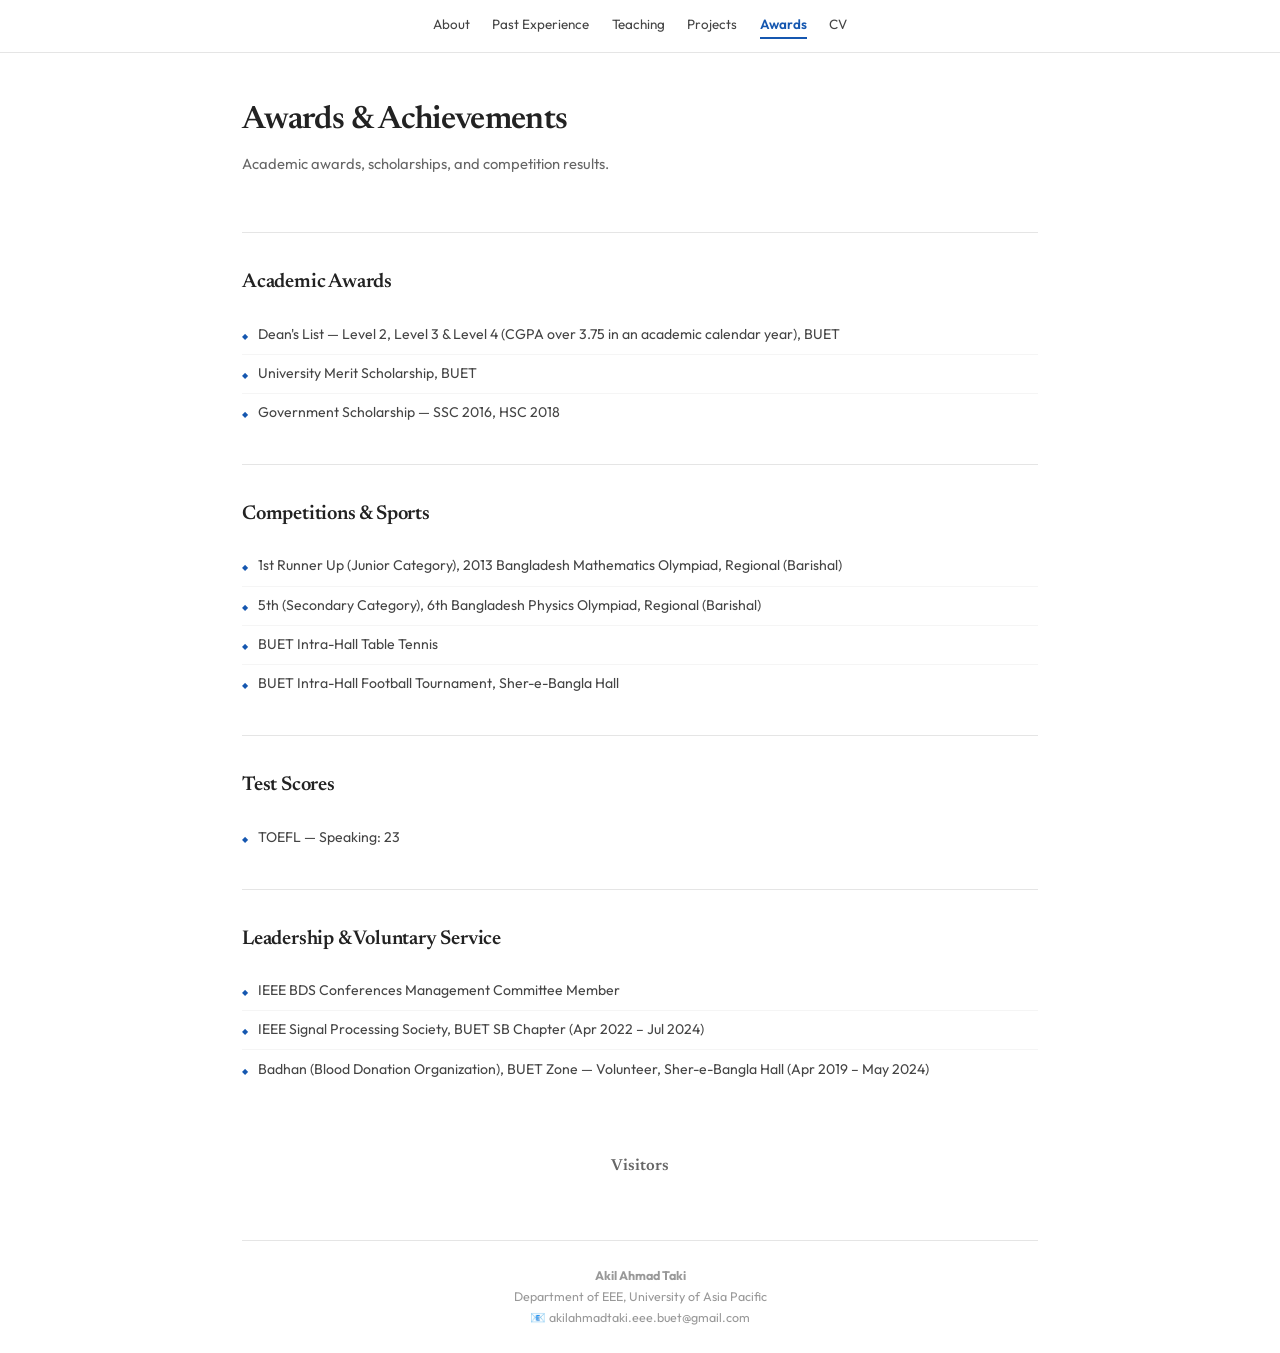
==== awards.html @ c2a444de "award" ====
<!DOCTYPE html>
<html lang="en">
<head>
<meta charset="UTF-8">
<meta name="viewport" content="width=device-width, initial-scale=1.0">
<title>Awards — Akil Ahmad Taki</title>
<link href="https://fonts.googleapis.com/css2?family=Newsreader:ital,wght@0,400;0,500;0,600;1,400&family=Outfit:wght@300;400;500;600&family=JetBrains+Mono:wght@400&display=swap" rel="stylesheet">
<link rel="stylesheet" href="style.css">
</head>
<body>

<nav>
  <div class="nav-inner">
    <div class="nav-links">
      <a href="index.html">About</a>
      <a href="past-experience.html">Past Experience</a>
      <a href="teaching.html">Teaching</a>
      <a href="projects.html">Projects</a>
      <a href="awards.html" class="active">Awards</a>
      <a href="assets/Akil_Ahmad_Taki_CV.pdf" target="_blank">CV</a>
    </div>
  </div>
</nav>

<div class="container">

  <div class="page-header">
    <h1>Awards &amp; Achievements</h1>
    <p>Academic awards, scholarships, and competition results.</p>
  </div>

  <hr>

  <section id="awards">
    <h2 class="section-title">Academic Awards</h2>
    <ul class="award-list">
      <li>Dean's List — Level 2, Level 3 &amp; Level 4 (CGPA over 3.75 in an academic calendar year), BUET</li>
      <li>University Merit Scholarship, BUET</li>
      <li>Government Scholarship — SSC 2016, HSC 2018</li>
    </ul>
  </section>

  <hr>

  <section id="competitions">
    <h2 class="section-title">Competitions &amp; Sports</h2>
    <ul class="award-list">
      <li>1st Runner Up (Junior Category), 2013 Bangladesh Mathematics Olympiad, Regional (Barishal)</li>
      <li>5th (Secondary Category), 6th Bangladesh Physics Olympiad, Regional (Barishal)</li>
      <li>BUET Intra-Hall Table Tennis </li>
      <li>BUET Intra-Hall Football Tournament, Sher-e-Bangla Hall</li>
    </ul>
  </section>

  <hr>

  <section id="test-scores">
    <h2 class="section-title">Test Scores</h2>
    <ul class="award-list">
      <li>TOEFL — Speaking: 23</li>
    </ul>
  </section>

  <hr>

  <section id="service">
    <h2 class="section-title">Leadership &amp; Voluntary Service</h2>
    <ul class="award-list">
      <li>IEEE BDS Conferences Management Committee Member</li>
      <li>IEEE Signal Processing Society, BUET SB Chapter (Apr 2022 – Jul 2024)</li>
      <li>Badhan (Blood Donation Organization), BUET Zone — Volunteer, Sher-e-Bangla Hall (Apr 2019 – May 2024)</li>
    </ul>
  </section>

  <!-- Visitor Map -->
  <div class="visitor-map">
    <h3>Visitors</h3>
    <script type="text/javascript" id="mapmyvisitors" src="https://mapmyvisitors.com/map.js?cl=000000&w=350&t=n&d=4zmxsecRHGD5eDYR2ypuUjG4uauy2ut8uDnkuDLKRHQ&co=f8f9fa&ct=443636"></script>
  </div>

  <footer>
    <strong>Akil Ahmad Taki</strong><br>
    Department of EEE, University of Asia Pacific<br>
    📧 akilahmadtaki.eee.buet@gmail.com
  </footer>

</div>

</body>
</html>
---- style.css ----
:root {
  --bg: #ffffff;
  --text: #222;
  --text-mid: #444;
  --text-light: #666;
  --text-muted: #999;
  --accent: #1557b0;
  --accent-hover: #0d3d80;
  --border: #e5e5e5;
  --serif: 'Newsreader', Georgia, serif;
  --sans: 'Outfit', 'Segoe UI', sans-serif;
  --mono: 'JetBrains Mono', monospace;
}

* { margin: 0; padding: 0; box-sizing: border-box; }
html { scroll-behavior: smooth; }

body {
  font-family: var(--sans);
  background: var(--bg);
  color: var(--text);
  font-size: 15.5px;
  line-height: 1.7;
  -webkit-font-smoothing: antialiased;
}

a { color: var(--accent); text-decoration: none; }
a:hover { color: var(--accent-hover); text-decoration: underline; }

/* ── Top Nav ── */
nav {
  border-bottom: 1px solid var(--border);
  background: var(--bg);
  position: sticky;
  top: 0;
  z-index: 100;
}
.nav-inner {
  max-width: 860px;
  margin: 0 auto;
  padding: 0 2rem;
  display: flex;
  align-items: center;
  justify-content: center;
  height: 52px;
}
.nav-links { display: flex; gap: 1.4rem; flex-wrap: wrap; justify-content: center; }
.nav-links a {
  font-size: .84rem;
  font-weight: 400;
  color: var(--text-mid);
  text-decoration: none;
  padding-bottom: 2px;
}
.nav-links a:hover { color: var(--accent); text-decoration: none; }
.nav-links a.active {
  color: var(--accent);
  font-weight: 600;
  border-bottom: 2px solid var(--accent);
}

/* ── Main Container ── */
.container {
  max-width: 860px;
  margin: 0 auto;
  padding: 0 2rem;
}

/* ── Page Header (for sub-pages) ── */
.page-header {
  padding: 2.5rem 0 1.5rem;
}
.page-header h1 {
  font-family: var(--serif);
  font-size: 2rem;
  font-weight: 600;
  letter-spacing: -.02em;
}
.page-header p {
  font-size: .92rem;
  color: var(--text-light);
  margin-top: .25rem;
}

/* ── Hero: sidebar layout ── */
.hero {
  display: grid;
  grid-template-columns: 1fr 240px;
  gap: 2.5rem;
  padding: 3rem 0 2.5rem;
  align-items: start;
}
.hero-info h1 {
  font-family: var(--serif);
  font-size: 2rem;
  font-weight: 600;
  letter-spacing: -.02em;
  line-height: 1.2;
}
.hero-info .subtitle {
  font-size: .95rem;
  color: var(--text-light);
  margin-top: .25rem;
  font-weight: 300;
}
.hero-info .bio {
  margin-top: 1.25rem;
  font-size: .92rem;
  color: var(--text-mid);
  line-height: 1.75;
}
.hero-info .bio a { font-weight: 500; }

.hero-photo {
  display: flex;
  flex-direction: column;
  align-items: center;
  gap: .6rem;
}
.hero-photo .photo-frame {
  width: 220px;
  height: 260px;
  border-radius: 10px;
  overflow: hidden;
  background: linear-gradient(135deg, #e8eef5, #f0eeea);
  display: flex;
  align-items: center;
  justify-content: center;
  border: 1px solid var(--border);
}
.hero-photo .photo-frame img {
  width: 100%;
  height: 100%;
  object-fit: cover;
}
.hero-photo .photo-frame .initials {
  font-family: var(--serif);
  font-size: 3rem;
  font-weight: 600;
  color: var(--accent);
  opacity: .35;
}
.hero-photo .photo-caption {
  font-size: .75rem;
  color: var(--text-muted);
  text-align: center;
  line-height: 1.4;
}

/* ── Social row ── */
.social-row {
  margin-top: 1.1rem;
  display: flex;
  flex-wrap: wrap;
  gap: .4rem .9rem;
  font-size: .84rem;
}
.social-row a {
  color: var(--text-light);
  display: inline-flex;
  align-items: center;
  gap: .3rem;
  font-weight: 400;
}
.social-row a:hover { color: var(--accent); }
.social-row .sep { color: var(--border); }

/* ── Divider ── */
hr {
  border: none;
  border-top: 1px solid var(--border);
  margin: 2rem 0;
}

/* ── Section titles ── */
.section-title {
  font-family: var(--serif);
  font-size: 1.25rem;
  font-weight: 600;
  margin-bottom: 1rem;
  letter-spacing: -.01em;
  color: var(--text);
}

/* ── News ── */
.news-list { list-style: none; }
.news-list li {
  padding: .55rem 0;
  font-size: .88rem;
  color: var(--text-mid);
  line-height: 1.6;
  display: flex;
  gap: .75rem;
}
.news-list li + li { border-top: 1px solid rgba(0,0,0,.04); }
.news-date {
  font-family: var(--mono);
  font-size: .76rem;
  color: var(--text-muted);
  white-space: nowrap;
  min-width: 80px;
  padding-top: 2px;
}
.news-toggle {
  display: inline-flex;
  align-items: center;
  gap: .35rem;
  font-size: .82rem;
  font-weight: 500;
  color: var(--accent);
  cursor: pointer;
  margin-top: .5rem;
  padding: .3rem 0;
  border: none;
  background: none;
  font-family: var(--sans);
}
.news-toggle:hover { text-decoration: underline; }
.news-older { display: none; }
.news-older.open { display: block; }

/* ── Publications ── */
.pub-item { padding: .75rem 0; }
.pub-item + .pub-item { border-top: 1px solid rgba(0,0,0,.04); }
.pub-item h3 { font-size: .9rem; font-weight: 600; line-height: 1.45; color: var(--text); }
.pub-item h3 a { color: var(--text); }
.pub-item h3 a:hover { color: var(--accent); }
.pub-authors { font-size: .82rem; color: var(--text-light); margin-top: .2rem; line-height: 1.55; }
.pub-authors .me { font-weight: 600; color: var(--text); }
.pub-venue { font-size: .8rem; color: var(--text-muted); font-style: italic; margin-top: .15rem; }
.pub-links { margin-top: .35rem; display: flex; gap: .6rem; }
.pub-links a { font-size: .76rem; font-weight: 500; color: var(--accent); }

/* ── Research ── */
.research-item { padding: .75rem 0; }
.research-item + .research-item { border-top: 1px solid rgba(0,0,0,.04); }
.research-item h3 { font-size: .9rem; font-weight: 600; color: var(--text); line-height: 1.4; }
.research-item .r-meta { font-size: .82rem; color: var(--text-light); margin-top: .15rem; }
.research-item p { font-size: .85rem; color: var(--text-mid); margin-top: .3rem; line-height: 1.6; }

/* ── Teaching ── */
.teach-item { padding: 1rem 0; }
.teach-item + .teach-item { border-top: 1px solid rgba(0,0,0,.04); }
.teach-item h3 { font-size: .92rem; font-weight: 600; color: var(--text); }
.teach-item .t-meta { font-size: .82rem; color: var(--text-light); margin-top: .15rem; }
.teach-item p { font-size: .85rem; color: var(--text-mid); margin-top: .3rem; line-height: 1.6; }

/* ── Projects ── */
.project-item { padding: 1rem 0; }
.project-item + .project-item { border-top: 1px solid rgba(0,0,0,.04); }
.project-item h3 { font-size: .92rem; font-weight: 600; color: var(--text); line-height: 1.4; }
.project-item .p-tech { font-size: .76rem; color: var(--accent); margin-top: .2rem; font-weight: 500; }
.project-item p { font-size: .85rem; color: var(--text-mid); margin-top: .3rem; line-height: 1.6; }
.project-item .p-supervisor { font-size: .8rem; color: var(--text-muted); margin-top: .3rem; font-style: italic; }

/* ── Education ── */
.edu-item { display: flex; justify-content: space-between; padding: .75rem 0; }
.edu-item + .edu-item { border-top: 1px solid rgba(0,0,0,.04); }
.edu-item h3 { font-size: .95rem; font-weight: 600; }
.edu-degree { font-size: .85rem; color: var(--text-mid); margin-top: .1rem; }
.edu-gpa { font-family: var(--mono); font-size: .82rem; color: var(--accent); white-space: nowrap; align-self: center; }

/* ── Skills ── */
.skills-grid {
  display: grid;
  grid-template-columns: repeat(auto-fill, minmax(200px, 1fr));
  gap: 1.25rem;
}
.skill-group h3 {
  font-size: .75rem;
  font-weight: 600;
  letter-spacing: .06em;
  text-transform: uppercase;
  color: var(--accent);
  margin-bottom: .35rem;
}
.skill-group p { font-size: .88rem; color: var(--text-mid); line-height: 1.6; }

/* ── Awards ── */
.award-list { list-style: none; }
.award-list li {
  padding: .45rem 0;
  font-size: .88rem;
  color: var(--text-mid);
  display: flex;
  align-items: baseline;
  gap: .6rem;
}
.award-list li + li { border-top: 1px solid rgba(0,0,0,.04); }
.award-list li::before {
  content: '\25C6';
  color: var(--accent);
  font-size: .5rem;
  flex-shrink: 0;
}

/* ── Visitor Map ── */
.visitor-map {
  margin-top: 2.5rem;
  padding: 1.5rem 0;
  text-align: center;
}
.visitor-map h3 {
  font-family: var(--serif);
  font-size: 1rem;
  font-weight: 600;
  color: var(--text-light);
  margin-bottom: .75rem;
}

/* ── Footer ── */
footer {
  margin-top: 1.5rem;
  padding: 1.5rem 0;
  border-top: 1px solid var(--border);
  text-align: center;
  font-size: .78rem;
  color: var(--text-muted);
}

/* ── Responsive ── */
@media (max-width: 680px) {
  .hero { grid-template-columns: 1fr; gap: 1.5rem; }
  .hero-photo { order: -1; }
  .hero-photo .photo-frame { width: 160px; height: 190px; }
  .nav-links { gap: .8rem; }
  .nav-links a { font-size: .76rem; }
  .container { padding: 0 1.25rem; }
  .edu-item { flex-direction: column; gap: .15rem; }
}

/* ── Fade-in animation ── */
@keyframes fadeIn {
  from { opacity: 0; transform: translateY(12px); }
  to { opacity: 1; transform: translateY(0); }
}
.hero, .page-header, section { animation: fadeIn .5s ease both; }
section:nth-of-type(2) { animation-delay: .1s; }
section:nth-of-type(3) { animation-delay: .15s; }
section:nth-of-type(4) { animation-delay: .2s; }
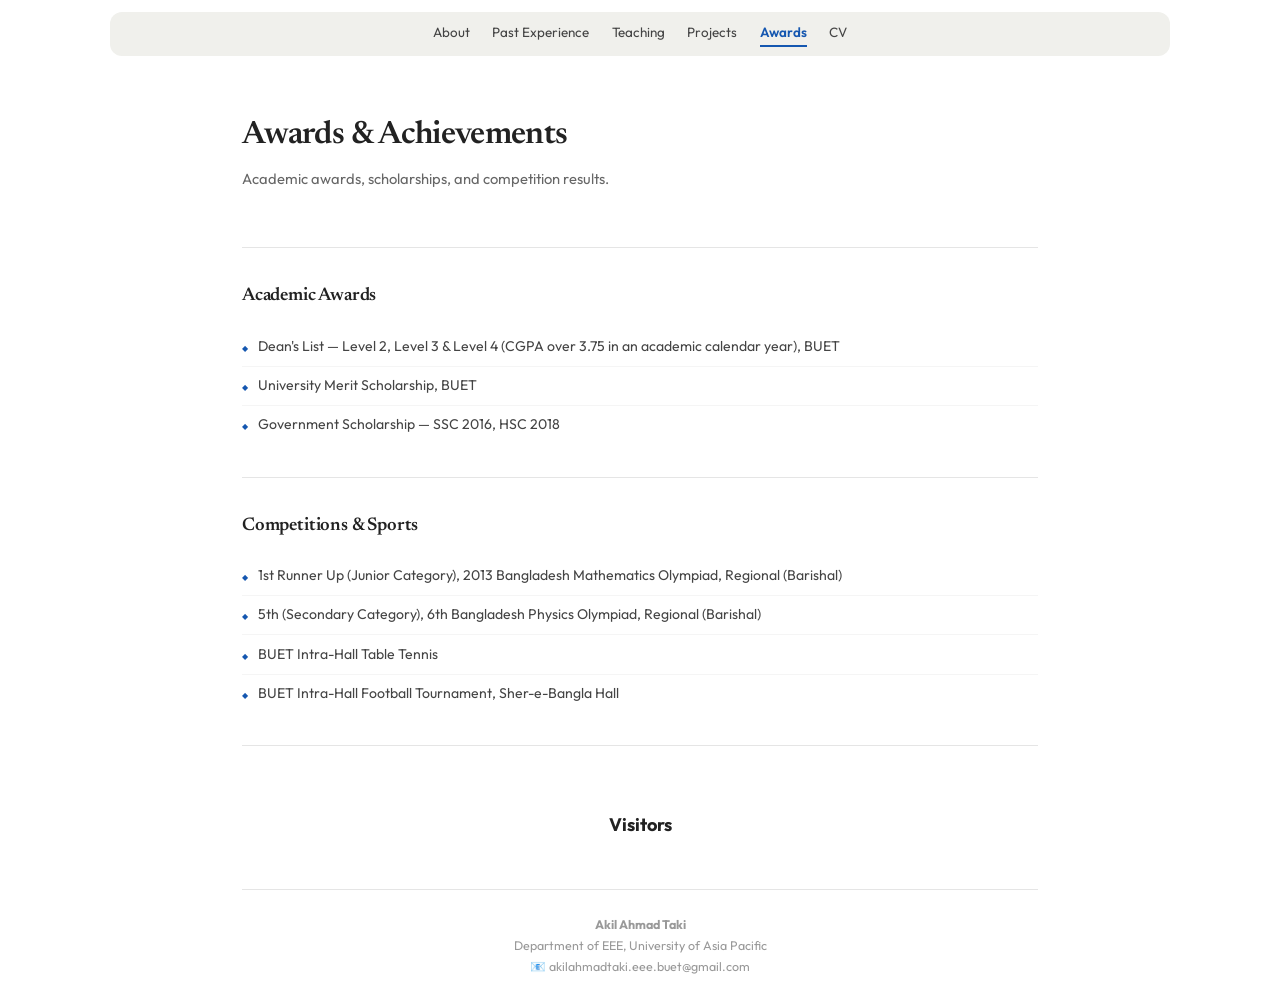
==== commit e069f3a5: "awards" ====
--- a/awards.html
+++ b/awards.html
@@ -54,23 +54,8 @@
 
   <hr>
 
-  <section id="test-scores">
-    <h2 class="section-title">Test Scores</h2>
-    <ul class="award-list">
-      <li>TOEFL — Speaking: 23</li>
-    </ul>
-  </section>
+  
 
-  <hr>
-
-  <section id="service">
-    <h2 class="section-title">Leadership &amp; Voluntary Service</h2>
-    <ul class="award-list">
-      <li>IEEE BDS Conferences Management Committee Member</li>
-      <li>IEEE Signal Processing Society, BUET SB Chapter (Apr 2022 – Jul 2024)</li>
-      <li>Badhan (Blood Donation Organization), BUET Zone — Volunteer, Sher-e-Bangla Hall (Apr 2019 – May 2024)</li>
-    </ul>
-  </section>
 
   <!-- Visitor Map -->
   <div class="visitor-map">
--- a/style.css
+++ b/style.css
@@ -7,6 +7,7 @@
   --accent: #1557b0;
   --accent-hover: #0d3d80;
   --border: #e5e5e5;
+  --sidebar-bg: #f8f8f6;
   --serif: 'Newsreader', Georgia, serif;
   --sans: 'Outfit', 'Segoe UI', sans-serif;
   --mono: 'JetBrains Mono', monospace;
@@ -28,7 +29,7 @@
 a:hover { color: var(--accent-hover); text-decoration: underline; }
 
 /* ── Top Nav ── */
-nav {
+/* nav {
   border-bottom: 1px solid var(--border);
   background: var(--bg);
   position: sticky;
@@ -36,13 +37,32 @@
   z-index: 100;
 }
 .nav-inner {
-  max-width: 860px;
+  max-width: 1060px;
   margin: 0 auto;
   padding: 0 2rem;
   display: flex;
   align-items: center;
   justify-content: center;
   height: 52px;
+} */
+ /* ── Top Nav ── */
+nav {
+  background: var(--bg);
+  position: sticky;
+  top: 0;
+  z-index: 100;
+  padding: .75rem 2rem;
+}
+.nav-inner {
+  max-width: 1060px;
+  margin: 0 auto;
+  padding: 0 1.5rem;
+  display: flex;
+  align-items: center;
+  justify-content: center;
+  height: 44px;
+  background: #f0f0ec;
+  border-radius: 12px;
 }
 .nav-links { display: flex; gap: 1.4rem; flex-wrap: wrap; justify-content: center; }
 .nav-links a {
@@ -59,67 +79,38 @@
   border-bottom: 2px solid var(--accent);
 }
 
-/* ── Main Container ── */
-.container {
-  max-width: 860px;
-  margin: 0 auto;
-  padding: 0 2rem;
-}
-
-/* ── Page Header (for sub-pages) ── */
-.page-header {
-  padding: 2.5rem 0 1.5rem;
-}
-.page-header h1 {
-  font-family: var(--serif);
-  font-size: 2rem;
-  font-weight: 600;
-  letter-spacing: -.02em;
-}
-.page-header p {
-  font-size: .92rem;
-  color: var(--text-light);
-  margin-top: .25rem;
-}
-
-/* ── Hero: sidebar layout ── */
-.hero {
+/* ── Two-column Home Layout ── */
+.home-layout {
+  max-width: 1060px;
+  margin: 0 auto;
+  padding: 2.5rem 2rem 0;
   display: grid;
-  grid-template-columns: 1fr 240px;
-  gap: 2.5rem;
-  padding: 3rem 0 2.5rem;
+  grid-template-columns: 280px 1fr;
+  gap: 3rem;
   align-items: start;
 }
-.hero-info h1 {
-  font-family: var(--serif);
-  font-size: 2rem;
-  font-weight: 600;
-  letter-spacing: -.02em;
-  line-height: 1.2;
-}
-.hero-info .subtitle {
-  font-size: .95rem;
-  color: var(--text-light);
-  margin-top: .25rem;
-  font-weight: 300;
-}
-.hero-info .bio {
-  margin-top: 1.25rem;
-  font-size: .92rem;
-  color: var(--text-mid);
-  line-height: 1.75;
-}
-.hero-info .bio a { font-weight: 500; }
-
-.hero-photo {
-  display: flex;
-  flex-direction: column;
-  align-items: center;
-  gap: .6rem;
-}
-.hero-photo .photo-frame {
-  width: 220px;
-  height: 260px;
+
+/* ── Left Sidebar ── */
+/* ── Left Sidebar ── */
+.sidebar {
+  position: sticky;
+  top: 70px;
+  background: #f0f0ec;
+  border-radius: 16px;
+  padding: 1.75rem 1.5rem;
+}
+.sidebar .photo-frame {
+  width: 75%;
+  margin: 0 auto;
+  aspect-ratio: 1/1;
+  border-radius: 10px;
+  overflow: hidden;
+  background: transparent;
+  border: 1px solid var(--border);
+}
+/* .sidebar .photo-frame {
+  width: 75%;
+  aspect-ratio: 3/4;
   border-radius: 10px;
   overflow: hidden;
   background: linear-gradient(135deg, #e8eef5, #f0eeea);
@@ -127,43 +118,131 @@
   align-items: center;
   justify-content: center;
   border: 1px solid var(--border);
-}
-.hero-photo .photo-frame img {
+} */
+.sidebar .photo-frame img {
   width: 100%;
   height: 100%;
   object-fit: cover;
 }
-.hero-photo .photo-frame .initials {
+.sidebar .photo-frame .initials {
   font-family: var(--serif);
   font-size: 3rem;
   font-weight: 600;
   color: var(--accent);
   opacity: .35;
 }
-.hero-photo .photo-caption {
+.sidebar .photo-caption {
   font-size: .75rem;
   color: var(--text-muted);
   text-align: center;
-  line-height: 1.4;
-}
-
-/* ── Social row ── */
-.social-row {
-  margin-top: 1.1rem;
+  margin-top: .5rem;
+}
+.sidebar .sidebar-name {
+  font-family: var(--serif);
+  font-size: 1.5rem;
+  font-weight: 600;
+  text-align: center;
+  margin-top: 1rem;
+  letter-spacing: -.02em;
+}
+.sidebar .sidebar-title {
+  font-size: .85rem;
+  color: var(--text-light);
+  text-align: center;
+  margin-top: .15rem;
+}
+
+/* Sidebar social icons */
+.sidebar-social {
   display: flex;
+  justify-content: center;
+  gap: .75rem;
+  margin-top: 1rem;
   flex-wrap: wrap;
-  gap: .4rem .9rem;
-  font-size: .84rem;
-}
-.social-row a {
-  color: var(--text-light);
+}
+.sidebar-social a {
   display: inline-flex;
   align-items: center;
   gap: .3rem;
-  font-weight: 400;
-}
-.social-row a:hover { color: var(--accent); }
-.social-row .sep { color: var(--border); }
+  font-size: .78rem;
+  color: var(--text-light);
+  padding: .3rem .6rem;
+  border: 1px solid var(--border);
+  border-radius: 6px;
+  transition: all .2s;
+}
+.sidebar-social a:hover {
+  color: var(--accent);
+  border-color: var(--accent);
+  text-decoration: none;
+}
+.sidebar-social a svg { width: 13px; height: 13px; flex-shrink: 0; }
+
+/* Sidebar News */
+/* Sidebar News */
+.sidebar-news {
+  margin-top: 1.5rem;
+  padding: 1.25rem 1.25rem;
+  background: #f0f0ec;
+  border-radius: 14px;
+}
+.sidebar-news h3 {
+  font-family: var(--serif);
+  font-size: 1.05rem;
+  font-weight: 600;
+  margin-bottom: .75rem;
+}
+.sidebar-news-list { list-style: none; }
+.sidebar-news-list li {
+  padding: .4rem 0;
+  font-size: .82rem;
+  color: var(--text-mid);
+  line-height: 1.55;
+}
+.sidebar-news-list li + li { border-top: 1px solid rgba(0,0,0,.04); }
+.sidebar-news-list .news-date {
+  font-family: var(--mono);
+  font-size: .7rem;
+  color: var(--text-muted);
+  display: block;
+  margin-bottom: .1rem;
+}
+.news-toggle {
+  display: inline-flex;
+  align-items: center;
+  gap: .35rem;
+  font-size: .78rem;
+  font-weight: 500;
+  color: var(--accent);
+  cursor: pointer;
+  margin-top: .4rem;
+  padding: .2rem 0;
+  border: none;
+  background: none;
+  font-family: var(--sans);
+}
+.news-toggle:hover { text-decoration: underline; }
+.news-older { display: none; }
+.news-older.open { display: block; }
+
+/* ── Right Main Content ── */
+/* ── Right Main Content ── */
+.main-content {
+  min-width: 0;
+  background: #f0f0ec;
+  border-radius: 16px;
+  padding: 2rem 2rem;
+}
+/* .main-content {
+  min-width: 0;
+} */
+.main-content .about-text {
+  font-size: .92rem;
+  color: var(--text-mid);
+  line-height: 1.8;
+}
+.main-content .about-text a { font-weight: 500; }
+.main-content .about-text + .about-text { margin-top: .75rem; }
 
 /* ── Divider ── */
 hr {
@@ -175,61 +254,47 @@
 /* ── Section titles ── */
 .section-title {
   font-family: var(--serif);
-  font-size: 1.25rem;
+  font-size: 1.15rem;
   font-weight: 600;
   margin-bottom: 1rem;
   letter-spacing: -.01em;
   color: var(--text);
 }
 
-/* ── News ── */
-.news-list { list-style: none; }
-.news-list li {
-  padding: .55rem 0;
-  font-size: .88rem;
-  color: var(--text-mid);
-  line-height: 1.6;
-  display: flex;
-  gap: .75rem;
-}
-.news-list li + li { border-top: 1px solid rgba(0,0,0,.04); }
-.news-date {
-  font-family: var(--mono);
-  font-size: .76rem;
-  color: var(--text-muted);
-  white-space: nowrap;
-  min-width: 80px;
-  padding-top: 2px;
-}
-.news-toggle {
-  display: inline-flex;
-  align-items: center;
-  gap: .35rem;
-  font-size: .82rem;
-  font-weight: 500;
-  color: var(--accent);
-  cursor: pointer;
-  margin-top: .5rem;
-  padding: .3rem 0;
-  border: none;
-  background: none;
-  font-family: var(--sans);
-}
-.news-toggle:hover { text-decoration: underline; }
-.news-older { display: none; }
-.news-older.open { display: block; }
-
 /* ── Publications ── */
 .pub-item { padding: .75rem 0; }
 .pub-item + .pub-item { border-top: 1px solid rgba(0,0,0,.04); }
-.pub-item h3 { font-size: .9rem; font-weight: 600; line-height: 1.45; color: var(--text); }
+.pub-item h3 { font-size: .88rem; font-weight: 600; line-height: 1.45; color: var(--text); }
 .pub-item h3 a { color: var(--text); }
 .pub-item h3 a:hover { color: var(--accent); }
-.pub-authors { font-size: .82rem; color: var(--text-light); margin-top: .2rem; line-height: 1.55; }
+.pub-authors { font-size: .8rem; color: var(--text-light); margin-top: .2rem; line-height: 1.55; }
 .pub-authors .me { font-weight: 600; color: var(--text); }
-.pub-venue { font-size: .8rem; color: var(--text-muted); font-style: italic; margin-top: .15rem; }
+.pub-venue { font-size: .78rem; color: var(--text-muted); font-style: italic; margin-top: .15rem; }
 .pub-links { margin-top: .35rem; display: flex; gap: .6rem; }
 .pub-links a { font-size: .76rem; font-weight: 500; color: var(--accent); }
+
+/* ── Single-column container for sub-pages ── */
+.container {
+  max-width: 860px;
+  margin: 0 auto;
+  padding: 0 2rem;
+}
+
+/* ── Page Header (for sub-pages) ── */
+.page-header {
+  padding: 2.5rem 0 1.5rem;
+}
+.page-header h1 {
+  font-family: var(--serif);
+  font-size: 2rem;
+  font-weight: 600;
+  letter-spacing: -.02em;
+}
+.page-header p {
+  font-size: .92rem;
+  color: var(--text-light);
+  margin-top: .25rem;
+}
 
 /* ── Research ── */
 .research-item { padding: .75rem 0; }
@@ -295,11 +360,15 @@
 }
 
 /* ── Visitor Map ── */
+/* /* ── Visitor Map ── */
 .visitor-map {
   margin-top: 2.5rem;
   padding: 1.5rem 0;
   text-align: center;
-}
+  width: 100%;
+}
+
+*/
 .visitor-map h3 {
   font-family: var(--serif);
   font-size: 1rem;
@@ -318,11 +387,32 @@
   color: var(--text-muted);
 }
 
+/* ── Home footer spans full width ── */
+.home-footer {
+  max-width: 1060px;
+  margin: 0 auto;
+  padding: 1.5rem 2rem;
+  border-top: 1px solid var(--border);
+  text-align: center;
+  font-size: .78rem;
+  color: var(--text-muted);
+}
+
 /* ── Responsive ── */
-@media (max-width: 680px) {
-  .hero { grid-template-columns: 1fr; gap: 1.5rem; }
-  .hero-photo { order: -1; }
-  .hero-photo .photo-frame { width: 160px; height: 190px; }
+@media (max-width: 768px) {
+  .home-layout {
+    grid-template-columns: 1fr;
+    gap: 1.5rem;
+    padding: 1.5rem 1.25rem 0;
+  }
+  .sidebar {
+    position: static;
+    display: flex;
+    flex-direction: column;
+    align-items: center;
+  }
+  .sidebar .photo-frame { width: 180px; }
+  .sidebar-news { width: 100%; }
   .nav-links { gap: .8rem; }
   .nav-links a { font-size: .76rem; }
   .container { padding: 0 1.25rem; }
@@ -334,7 +424,9 @@
   from { opacity: 0; transform: translateY(12px); }
   to { opacity: 1; transform: translateY(0); }
 }
-.hero, .page-header, section { animation: fadeIn .5s ease both; }
+.sidebar { animation: fadeIn .5s ease both; }
+.main-content { animation: fadeIn .5s ease both; animation-delay: .15s; }
+.page-header, section { animation: fadeIn .5s ease both; }
 section:nth-of-type(2) { animation-delay: .1s; }
 section:nth-of-type(3) { animation-delay: .15s; }
-section:nth-of-type(4) { animation-delay: .2s; }
+section:nth-of-type(4) { animation-delay: .2s; }
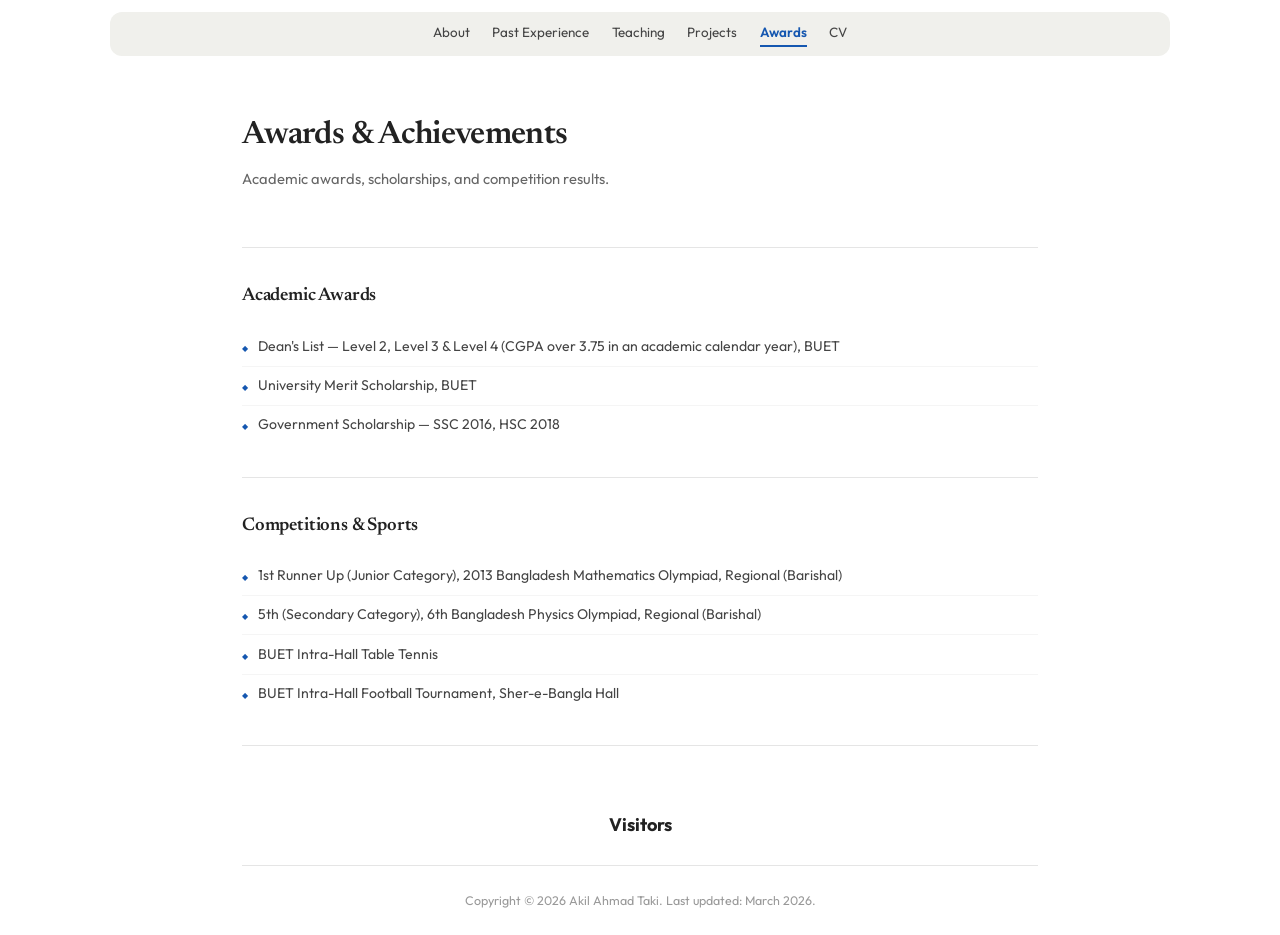
==== commit 12894cb2: "addddd" ====
--- a/awards.html
+++ b/awards.html
@@ -60,14 +60,12 @@
   <!-- Visitor Map -->
   <div class="visitor-map">
     <h3>Visitors</h3>
-    <script type="text/javascript" id="mapmyvisitors" src="https://mapmyvisitors.com/map.js?cl=000000&w=350&t=n&d=4zmxsecRHGD5eDYR2ypuUjG4uauy2ut8uDnkuDLKRHQ&co=f8f9fa&ct=443636"></script>
+    <script type='text/javascript' id='mapmyvisitors' src='https://mapmyvisitors.com/map.js?cl=080808&w=600&t=tt&d=jR6fj13NhyLnA9VMMH3swhSYmRGX4lCrfzyeFAedrFA&co=ffffff&ct=808080&cmo=3acc3a&cmn=ff5353'></script>
   </div>
 
-  <footer>
-    <strong>Akil Ahmad Taki</strong><br>
-    Department of EEE, University of Asia Pacific<br>
-    📧 akilahmadtaki.eee.buet@gmail.com
-  </footer>
+  <div class="home-footer">
+  Copyright &copy; 2026 Akil Ahmad Taki. Last updated: March 2026.
+</div>
 
 </div>
 
--- a/style.css
+++ b/style.css
@@ -102,7 +102,7 @@
 .sidebar .photo-frame {
   width: 75%;
   margin: 0 auto;
-  aspect-ratio: 1/1;
+  aspect-ratio: 3/4;
   border-radius: 10px;
   overflow: hidden;
   background: transparent;
@@ -160,15 +160,14 @@
   margin-top: 1rem;
   flex-wrap: wrap;
 }
+/* 
+
+*/
 .sidebar-social a {
   display: inline-flex;
   align-items: center;
-  gap: .3rem;
-  font-size: .78rem;
-  color: var(--text-light);
-  padding: .3rem .6rem;
-  border: 1px solid var(--border);
-  border-radius: 6px;
+  color: var(--text-mid);
+  padding: .4rem;
   transition: all .2s;
 }
 .sidebar-social a:hover {
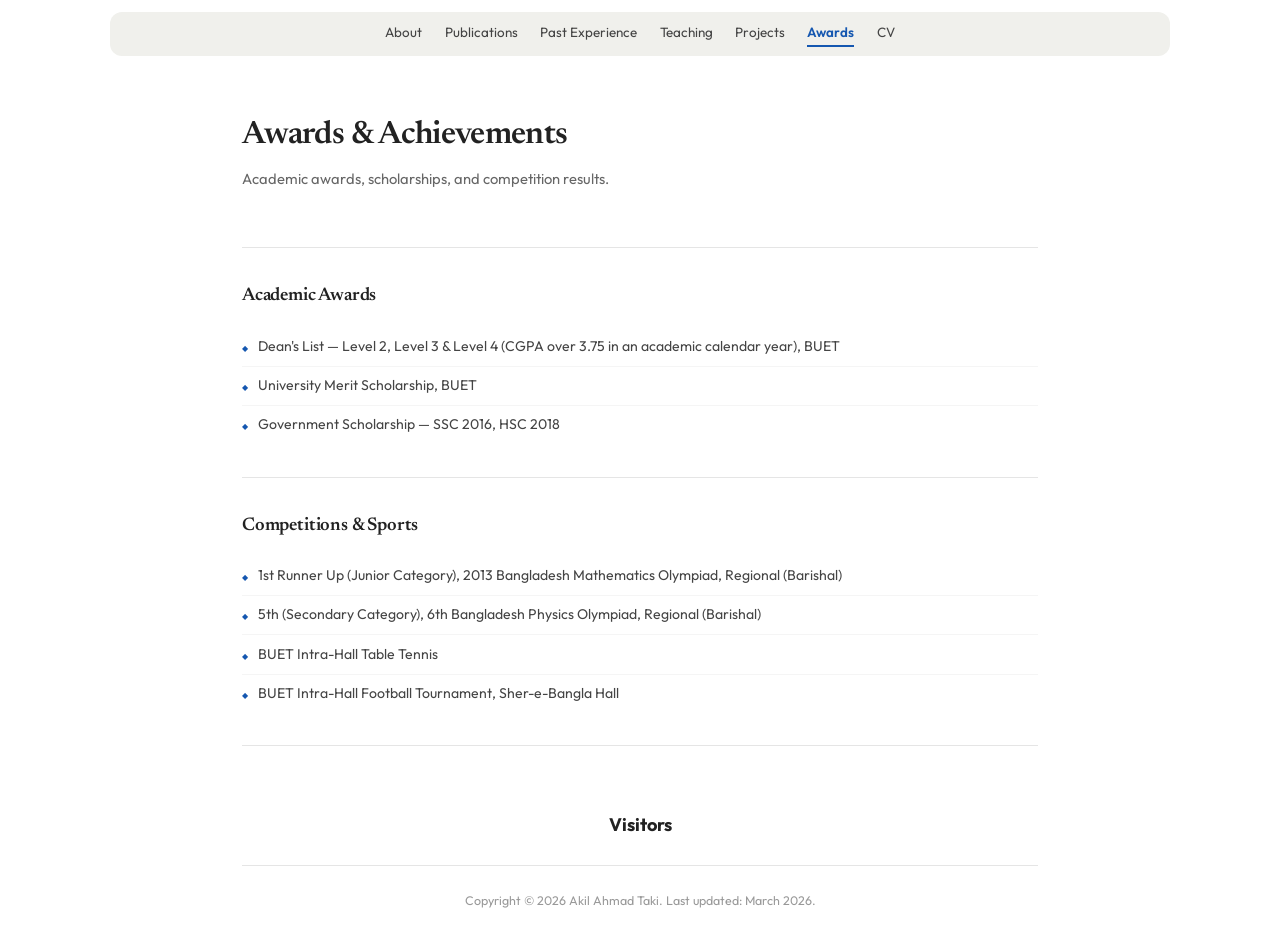
==== commit d867652a: "publications" ====
--- a/awards.html
+++ b/awards.html
@@ -13,6 +13,7 @@
   <div class="nav-inner">
     <div class="nav-links">
       <a href="index.html">About</a>
+      <a href="publications.html">Publications</a>
       <a href="past-experience.html">Past Experience</a>
       <a href="teaching.html">Teaching</a>
       <a href="projects.html">Projects</a>
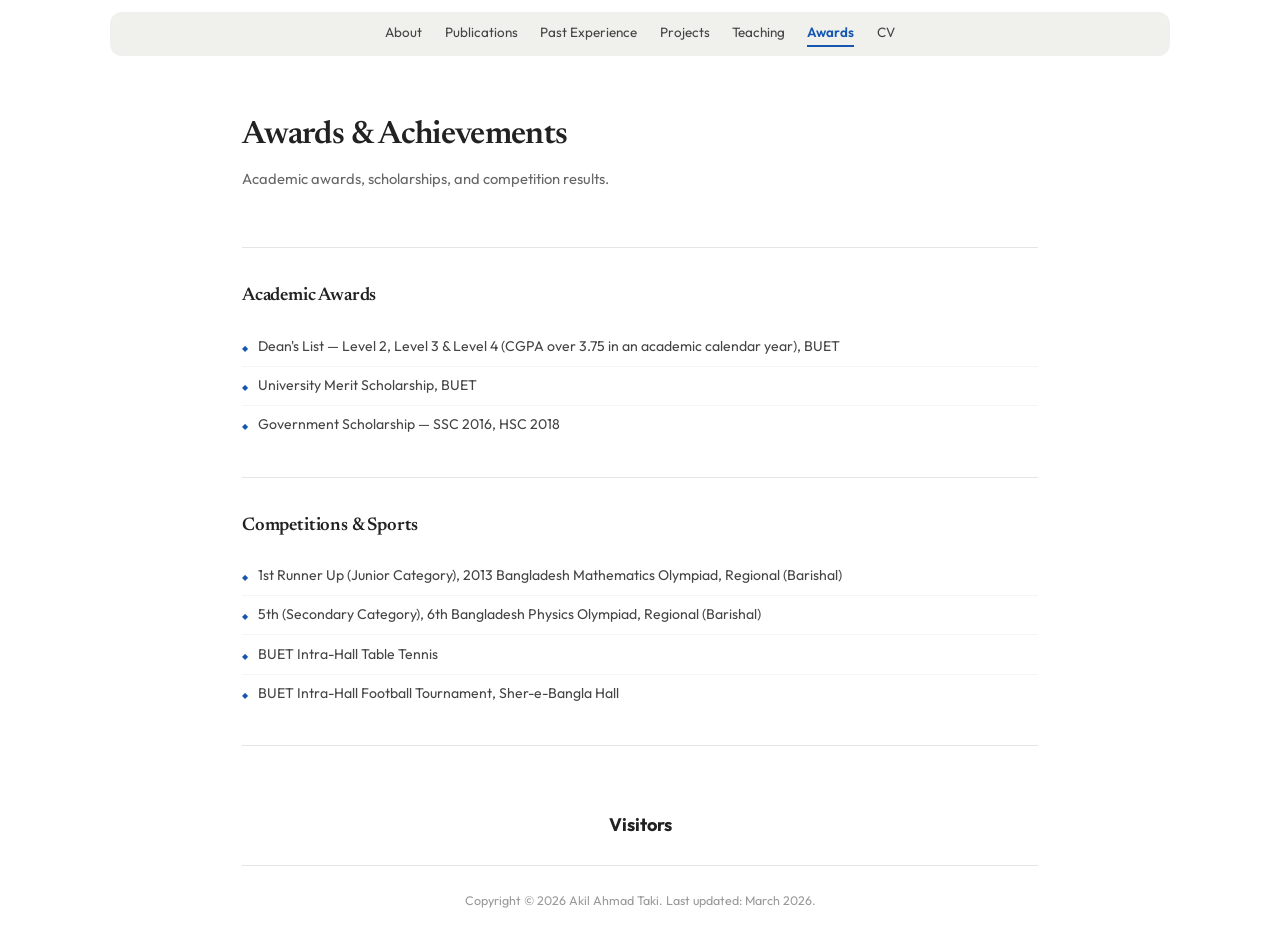
==== commit 8b1859e6: "added" ====
--- a/awards.html
+++ b/awards.html
@@ -15,8 +15,9 @@
       <a href="index.html">About</a>
       <a href="publications.html">Publications</a>
       <a href="past-experience.html">Past Experience</a>
+       <a href="projects.html">Projects</a>
       <a href="teaching.html">Teaching</a>
-      <a href="projects.html">Projects</a>
+     
       <a href="awards.html" class="active">Awards</a>
       <a href="assets/Akil_Ahmad_Taki_CV.pdf" target="_blank">CV</a>
     </div>
--- a/style.css
+++ b/style.css
@@ -85,7 +85,7 @@
   margin: 0 auto;
   padding: 2.5rem 2rem 0;
   display: grid;
-  grid-template-columns: 280px 1fr;
+  grid-template-columns: 240px 1fr;
   gap: 3rem;
   align-items: start;
 }
@@ -156,7 +156,7 @@
 .sidebar-social {
   display: flex;
   justify-content: center;
-  gap: .75rem;
+  gap: 0;
   margin-top: 1rem;
   flex-wrap: wrap;
 }
@@ -175,7 +175,7 @@
   border-color: var(--accent);
   text-decoration: none;
 }
-.sidebar-social a svg { width: 13px; height: 13px; flex-shrink: 0; }
+.sidebar-social a svg { width: 26px; height: 26px; flex-shrink: 0; }
 
 /* Sidebar News */
 /* Sidebar News */
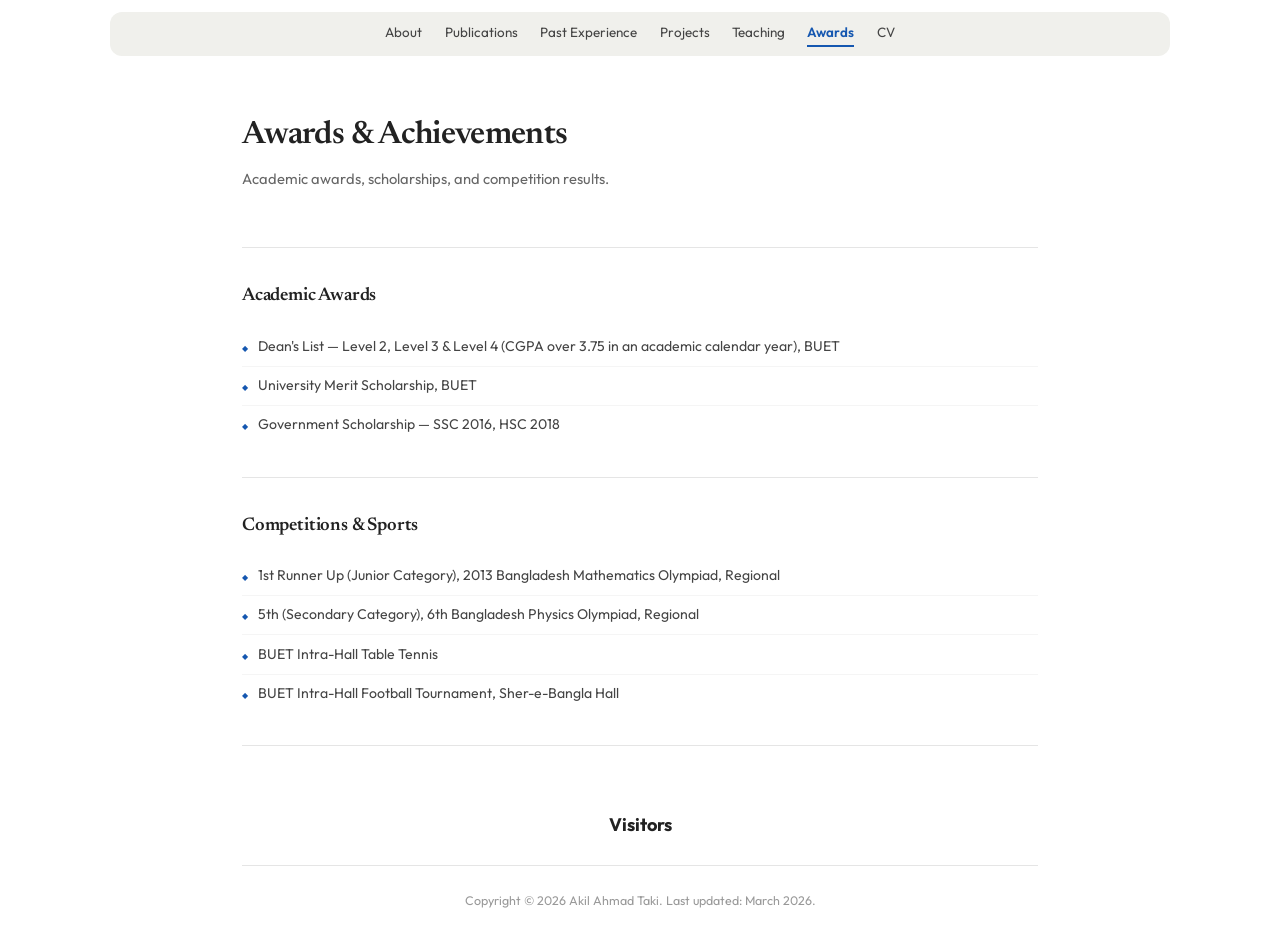
==== commit b7e5f23f: "modify" ====
--- a/awards.html
+++ b/awards.html
@@ -15,7 +15,7 @@
       <a href="index.html">About</a>
       <a href="publications.html">Publications</a>
       <a href="past-experience.html">Past Experience</a>
-       <a href="projects.html">Projects</a>
+      <a href="projects.html">Projects</a>
       <a href="teaching.html">Teaching</a>
      
       <a href="awards.html" class="active">Awards</a>
@@ -47,8 +47,8 @@
   <section id="competitions">
     <h2 class="section-title">Competitions &amp; Sports</h2>
     <ul class="award-list">
-      <li>1st Runner Up (Junior Category), 2013 Bangladesh Mathematics Olympiad, Regional (Barishal)</li>
-      <li>5th (Secondary Category), 6th Bangladesh Physics Olympiad, Regional (Barishal)</li>
+      <li>1st Runner Up (Junior Category), 2013 Bangladesh Mathematics Olympiad, Regional </li>
+      <li>5th (Secondary Category), 6th Bangladesh Physics Olympiad, Regional </li>
       <li>BUET Intra-Hall Table Tennis </li>
       <li>BUET Intra-Hall Football Tournament, Sher-e-Bangla Hall</li>
     </ul>
